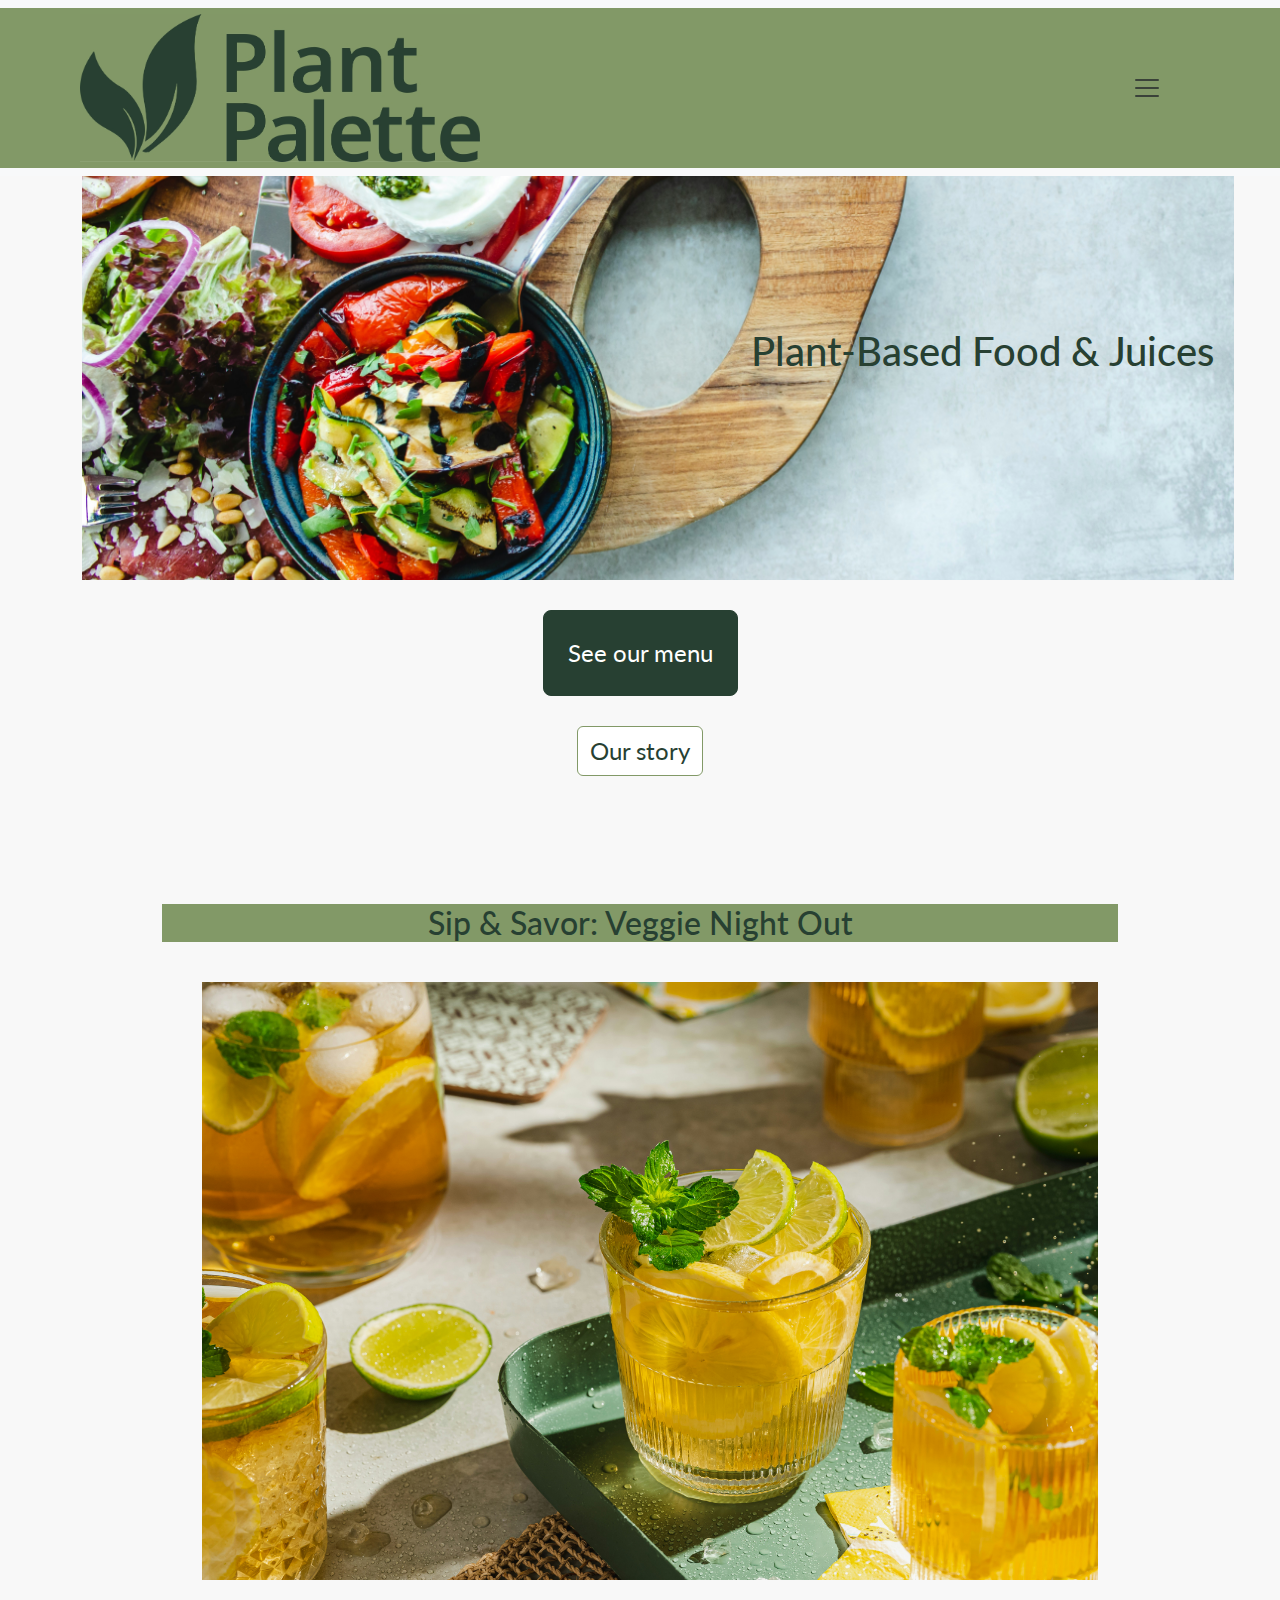
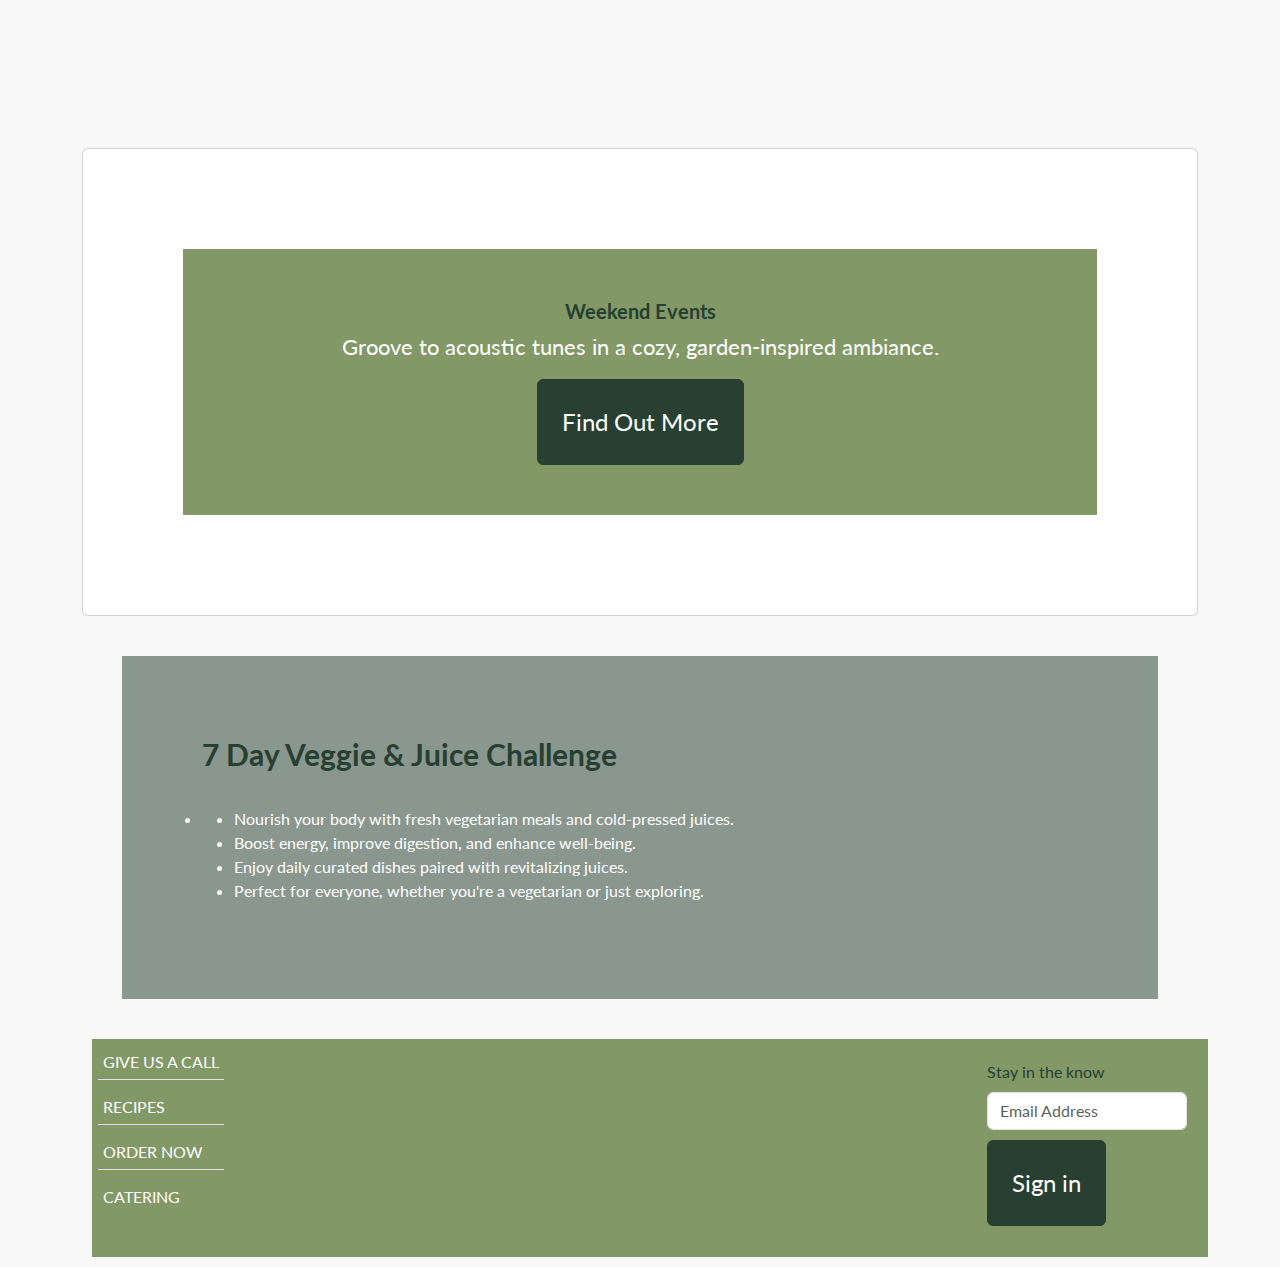
==== index.html @ 2b32d8de "fixes footer" ====
<!DOCTYPE html>
<html lang="en">
<head>
    <meta charset="UTF-8">
    <meta name="viewport" content="width=device-width, initial-scale=1.0">
    <link href="https://cdn.jsdelivr.net/npm/bootstrap@5.3.3/dist/css/bootstrap.min.css" rel="stylesheet" integrity="sha384-QWTKZyjpPEjISv5WaRU9OFeRpok6YctnYmDr5pNlyT2bRjXh0JMhjY6hW+ALEwIH" crossorigin="anonymous">
    <link href="css/style.css" rel="stylesheet">
    <link href="css/reset.css" rel="stylesheet">
    <link rel="preconnect" href="https://fonts.googleapis.com">
    <link rel="preconnect" href="https://fonts.gstatic.com" crossorigin>
    <link href="https://fonts.googleapis.com/css2?family=Lato:ital,wght@0,100;0,300;0,400;0,700;0,900;1,100;1,300;1,400;1,700;1,900&family=Open+Sans:ital,wght@0,300..800;1,300..800&family=Playfair+Display:ital,wght@0,400..900;1,400..900&display=swap" rel="stylesheet">
    <title>Plant Palette</title>
    <link href="images/images/plantpalette-logo_page-0001.jpg" rel="icon">
    <link href="css/hover.css" rel="stylesheet" media="all">
</head>
<body>
<div class="skip-links">
    <a href="#offcanvasNavbar" "
</div>
<div class="container">
    <header class="headerContent">
        <nav class="navbar bg-body-tertiary fixed-top">
            <div class="container-fluid">
              <a class="navbar-brand" href="index.html"><img src="images/mockup/logo-plant-palette.jpg" alt="brand logo image"></a>
              <button class="navbar-toggler" type="button" data-bs-toggle="offcanvas" data-bs-target="#offcanvasNavbar" aria-controls="offcanvasNavbar" aria-label="Toggle navigation">
                <span class="navbar-toggler-icon"></span>
              </button>
                <div class="offcanvas offcanvas-end" tabindex="-1"     id="offcanvasNavbar" aria-labelledby="offcanvasNavbarLabel">
                    <div class="offcanvas-header">
                    <button type="button" class="btn-close" data-bs-dismiss="offcanvas" aria-label="Close"></button>
                    </div>
                    <div class="offcanvas-body">
                        <ul class="navbar-nav justify-content-end flex-grow-1 pe-3">
                            <li class="nav-item">
                            <a class="nav-link active" aria-current="page" href="index.html">Home</a>
                            </li>
                            <li class="nav-item">
                            <a class="nav-link" href="about.html">About</a>
                            </li>
                            <li class="nav-item">
                                <a class="nav-link" href="menu.html">Menu</a>
                            </li>
                       </ul>
                    </div>
              </div>
            </div>
        </nav>
    </header>
    <main role="main" id="mainContent">
        <section id="banner">
            <h1>Plant-Based Food & Juices</h1>
        </section>
        <section id=menu-button>
            <a href="menu.html">
             <button type="button" class="btn btn-primary btn-lg">See our menu</button>
            </a>
        </section>
        <section id=secondary-button>
            <a href="about.html">
             <button type="button" class="btn btn-outline-primary">Our story</button>
            </a>
        </section>
        <section class="sip&savor container-fluid my-5">
            <h2>Sip & Savor: Veggie Night Out</h2>
            <img src="images/images/drink-image.jpg" class="drink" alt="sip & savor drinks image">
        </section>
        <div class="card text-center">
            <div class="card-body">
              <h5 class="card-title">Weekend Events</h5>
              <p class="card-text">Groove to acoustic tunes in a cozy, 
                garden-inspired ambiance.</p>
              <a href="#" class="btn btn-primary">Find Out More</a>
            </div>
        </div>
        <div class="secondary-card-body">
            <h5 class="secondary-card-title">7 Day Veggie & Juice Challenge</h5>
            <li class="secondary-card-text">
                <ul>
                  <li>Nourish your body with fresh vegetarian meals and cold-pressed juices.</li>
                  <li>Boost energy, improve digestion, and enhance well-being.</li>
                  <li>Enjoy daily curated dishes paired with revitalizing juices.</li>
                  <li>Perfect for everyone, whether you're a vegetarian or just exploring.</li>
                </ul>
            </li>
        </div>
    </main>
    <footer>
        <div class="contentFooter">
            <div class="footer-links">
                <ul class="list-group list-group-flush">
                    <li class="list-group-item">GIVE US A CALL</li>
                    <li class="list-group-item">RECIPES</li>
                    <li class="list-group-item">ORDER NOW</li>
                    <li class="list-group-item">CATERING</li>
                </ul>
            </div>
            <div class="tableFooter">
                <div class="col-md-2">
                    <label for="inputZip" class="form-label">Stay in the know</label>
                    <input type="text" class="form-control" id="inputZip" placeholder="Email Address">
                </div>
                  <div class="col-12">
                     <button type="subscribe" class="btn btn-primary">Sign in</button>
                  </div>
            </div>
        </div>
    </footer>
</div>
    <!-- always put JS before closing body tag -->
    <script src="https://cdn.jsdelivr.net/npm/bootstrap@5.3.3/dist/js/bootstrap.bundle.min.js" integrity="sha384-YvpcrYf0tY3lHB60NNkmXc5s9fDVZLESaAA55NDzOxhy9GkcIdslK1eN7N6jIeHz" crossorigin="anonymous"></script>
</body>
</html>
---- css/style.css ----
/* global color variables and fonts for easy theme management */
:root {
    --light-green-color: rgba(130, 153, 103, 1);
    --dark-green-color: rgba(39, 64, 50, 1);
    --secondary-button-hover: rgba(113, 37, 32, 1);
    --secondary-card-color: rgba(39, 64, 50, 0.53);
    --fonts-white-color: white;
    --header-font: "Lato", sans-serif;
}

body {
    font-family: var(--header-font);
    background-color: var(--fonts-white-color);
}

.navbar > .container-fluid {
    background-color: var(--light-green-color);
    flex-wrap: nowrap;
    height: 100px;
}

.navbar img {
    width: 40%;
}

.navbar > .navbar-toggler {
    width: 40%;
    border: none;
    border-color: var(--light-green-color);
}

.nav-item {
    color: var(--dark-green-color);
    background-color: var(--light-green-color);
    
}

nav img {
    width: 40%;
}

.navbar-toggler {
    border: none;
}

.nav-item {
    text-align: center;
    padding-top: 1em;
}

.nav-item:hover {
    color: var(--dark-green-color);
}

.offcanvas{
    background-color: var(--light-green-color);
}

#banner {
    background-image: url(/images/images/banner-image.jpg);
    background-size: cover;
    background-repeat: no-repeat;
    background-position: center;
    display: flex;
    flex-direction: column;
    text-align: right;
    justify-content: flex-end;
    height: 50vh;
    color: var(--dark-green-color);
}

#menu-button {
    margin: 30px;
    display: flex;
    justify-content: center;
    text-decoration: none;
}

#secondary-button {
    margin: 30px;
    display: flex;
    justify-content: center;
}

#secondary-button:hover {
    color: var(--dark-green-color);
}

.btn-primary {
    display: inline-block;
    padding: 1em;
    background-color: #79BD9A;
    text-decoration: none;
    color: white;
}

.btn-primary:hover {
    color: var(--dark-green-color);
}

.btn-outline-primary {
    background-color: white;
    color: var(--dark-green-color);
    border-color: var(--light-green-color);
}

h1, h2, h3 {
    color: var(--dark-green-color);
}

main h2 {
    background-color: var(--light-green-color);
    color: var(--dark-green-color);
    text-align: center;
}

.drink {
    margin: 10px;
    padding: 30px;
    border-radius: 5px;

}

.card-body {
    background-color: var(--light-green-color);
    padding: 50px;
    margin: 100px;
}

.card-title {
    color: var(--dark-green-color);
    font-weight: bold;

}

.card-text {
    color: var(--fonts-white-color);
}

.btn-primary {
    background-color: var(--dark-green-color);
    border-color: var(--dark-green-color);
    color: var(--fonts-white-color);
}

.secondary-card-body {
    background-color: var(--secondary-card-color);
    margin: 40px;
    padding: 80px;
}

.secondary-card-title {
    color: var(--dark-green-color);
    font-size: 30px;
    font-weight: bold;
    margin-top: 0;
    margin-bottom: 35px;
    text-align: left;
}

.secondary-card-text {
    color: var(--fonts-white-color);
    text-align: left;
}

.contentFooter {
    display: flex;
    justify-content: space-between;
    background-color: var(--light-green-color);
    color: var(--dark-green-color);
    margin: 10px;
    padding: 20px;
}

.list-group-item {
    background-color: var(--light-green-color);
    text-decoration: none;
    color: var(--fonts-white-color);
    padding: 5px;
    margin: 5px;
}

.contentFooter {
    display: flex;
    justify-content: space-between;
    align-items: flex-start;
    width: 100%;
}

.tableFooter {
    display: flex;
    flex-direction: column;
    align-items: flex-end;
    width: auto; /* Let it take the width it needs */
    padding: 10px;
    margin: 10px;
}

.tableFooter .col-md-2,
.tableFooter .col-12 {
    width: 100%; /* Make these take full width of parent */
    margin-bottom: 10px;
}

.tableFooter input {
    width: 200px; /* Give the input a reasonable width */
}

.headerContent {
    margin-bottom: 50px;
    padding: 40px;
}

.aboutContiner {
    width: 500px;
    margin: 0 auto;
}

.bannerimg {
    width: 210px;
    height: 210px;
    float: left;
    padding: 0.5em;
    border-radius: 4px;
}

* {
    margin: 0;
    padding: 0;
    box-sizing: border-box;
}

body {
    display: flex;
    justify-content: center;
    align-items: center;
    min-height: 100vh;
    background-color: #f8f8f8;
}

.grid-container {
    display: grid;
    grid-template-columns: repeat(3, 1fr);
    grid-gap: 20px;
    max-width: 900px;
    margin-bottom: 50px;
}

.grid-container img {
    width: 150px;
    height: 150px;
    border-radius: 4px;
    object-fit: cover;
}

#third-button {
    margin: 30px;
    display: flex;
    justify-content: center;
    text-decoration: none;
    margin-bottom: 50px;
}

.ourMenu {
    padding: 80px;
}

.menuImg {
    max-width: 100%;
    height: 50%;
    object-fit: cover;
}

/* design for tablet */
@media screen and (min-width: 900px) {
    .container {
        width: 100%;
    }

    .headerContent {
        width: 100%;
        display: flex;
        align-items: center;
    }

    .container-fluid {
        margin-top: none;
        padding: 80px;
    }

    .contentFooter {
        margin: none;
        padding: 1px;
    }

    body h1{
        font-size: 2.5em;
    }
    
    body h2{
        font-size: 2em;
    }
    
    body h3{
        font-size: 1.75em;
    }
    
    body p{
        font-size: 1.35em !important;
    }
    
    .btn{
        font-size: 1.5em;
    }

    nav{
        display: flex;
        flex-direction: row;
    }

    .navbar-brand img{
        width: 50%;
    }

    .navbar-toggler{
        width: 10%;
    }

    .menuImg {
        width: 100vw;
        margin-left: 0;
        margin-right: 0;
    }
}

/* Desktop */
@media (min-width: 1024px) {


      
    #banner {
        width: 90vw;                     /* Full viewport width */
        background-image: url(/images/images/banner-image.jpg);
        background-size: cover;           /* Makes the image fill the container */
        background-position: center;     /* Keeps it centered */
        background-repeat: no-repeat;
        position: relative;
        display: flex;                   /* Enables easy text alignment */
        align-items: right;            /* Vertical centering */
        justify-content: center;        /* Horizontal centering */
        margin: 0;
        padding: 20px;
    }
      


    .container, #offcanvasNavbar {
        align-items: 1em;
    }

    .menuImg {
      width: 300px;
      height: 100px;
      object-fit: cover;
    }

    .navbar img {
        width: 40%;
    }
}
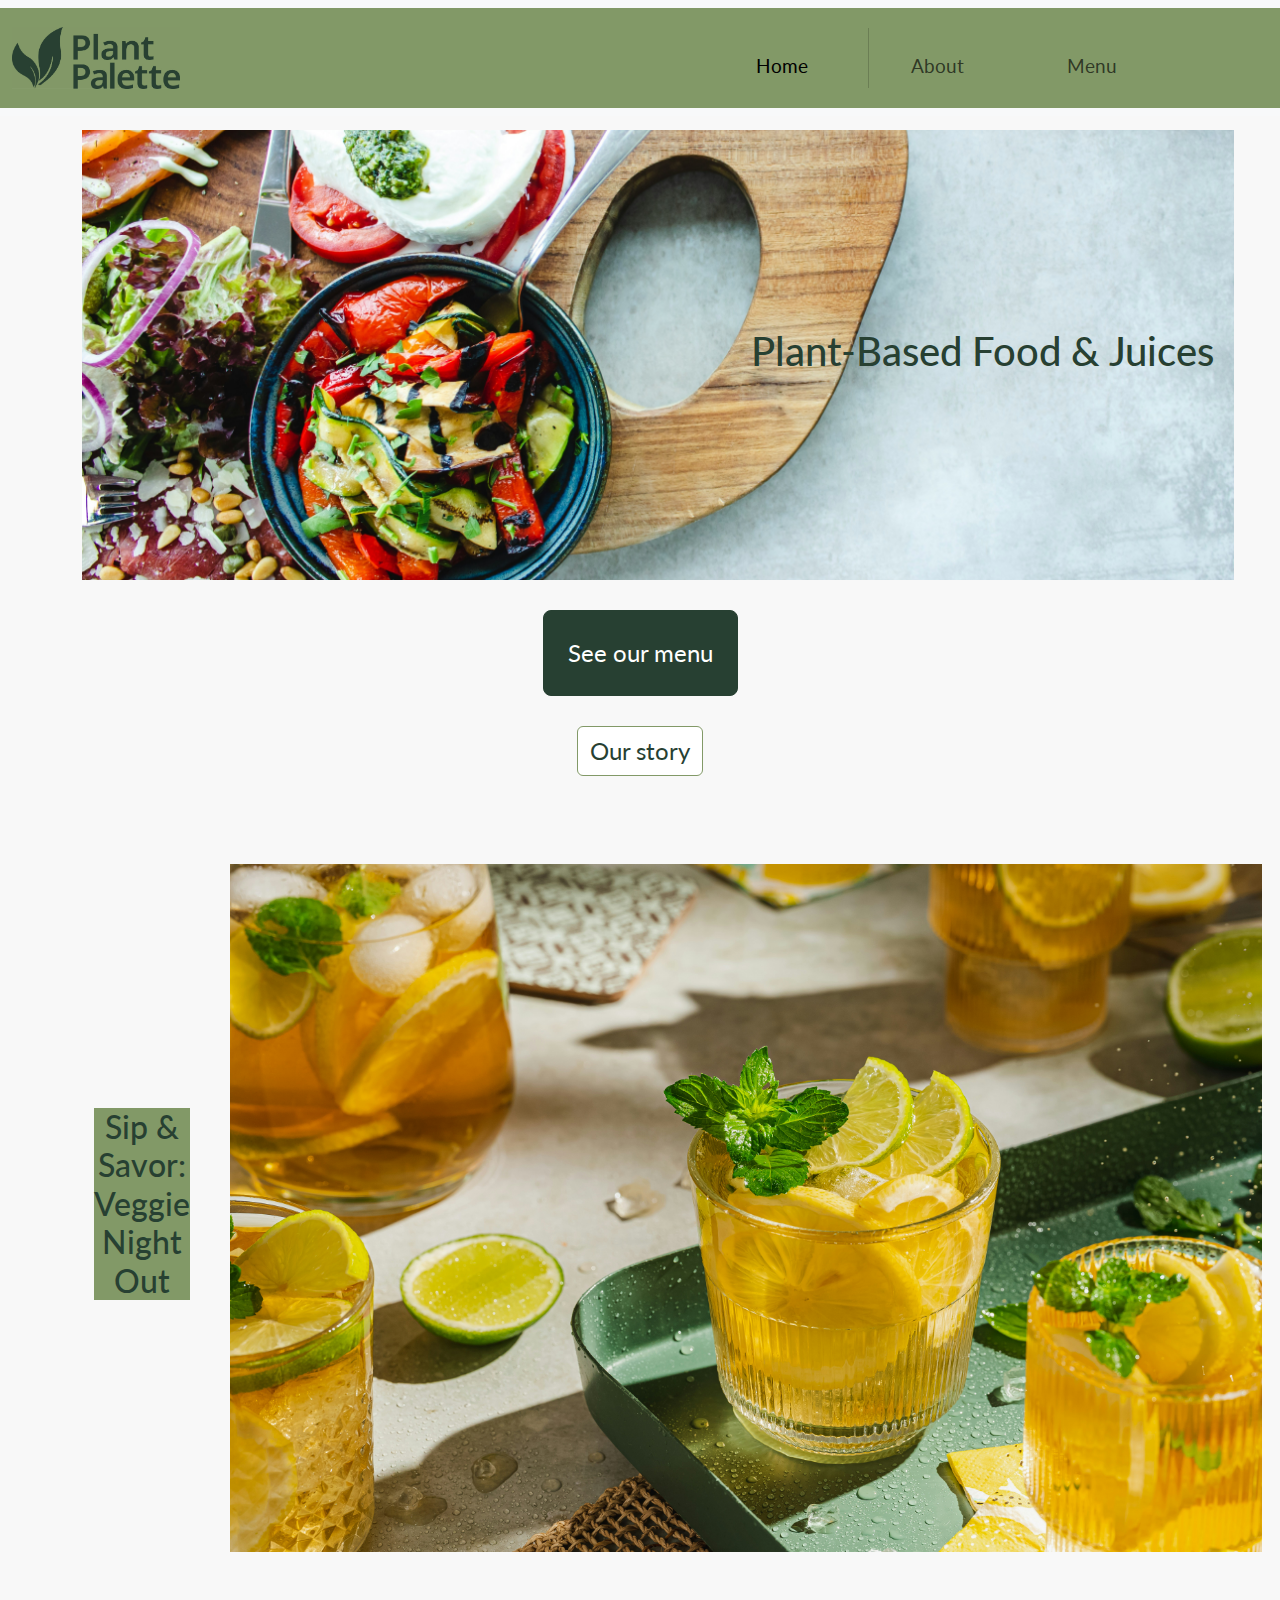
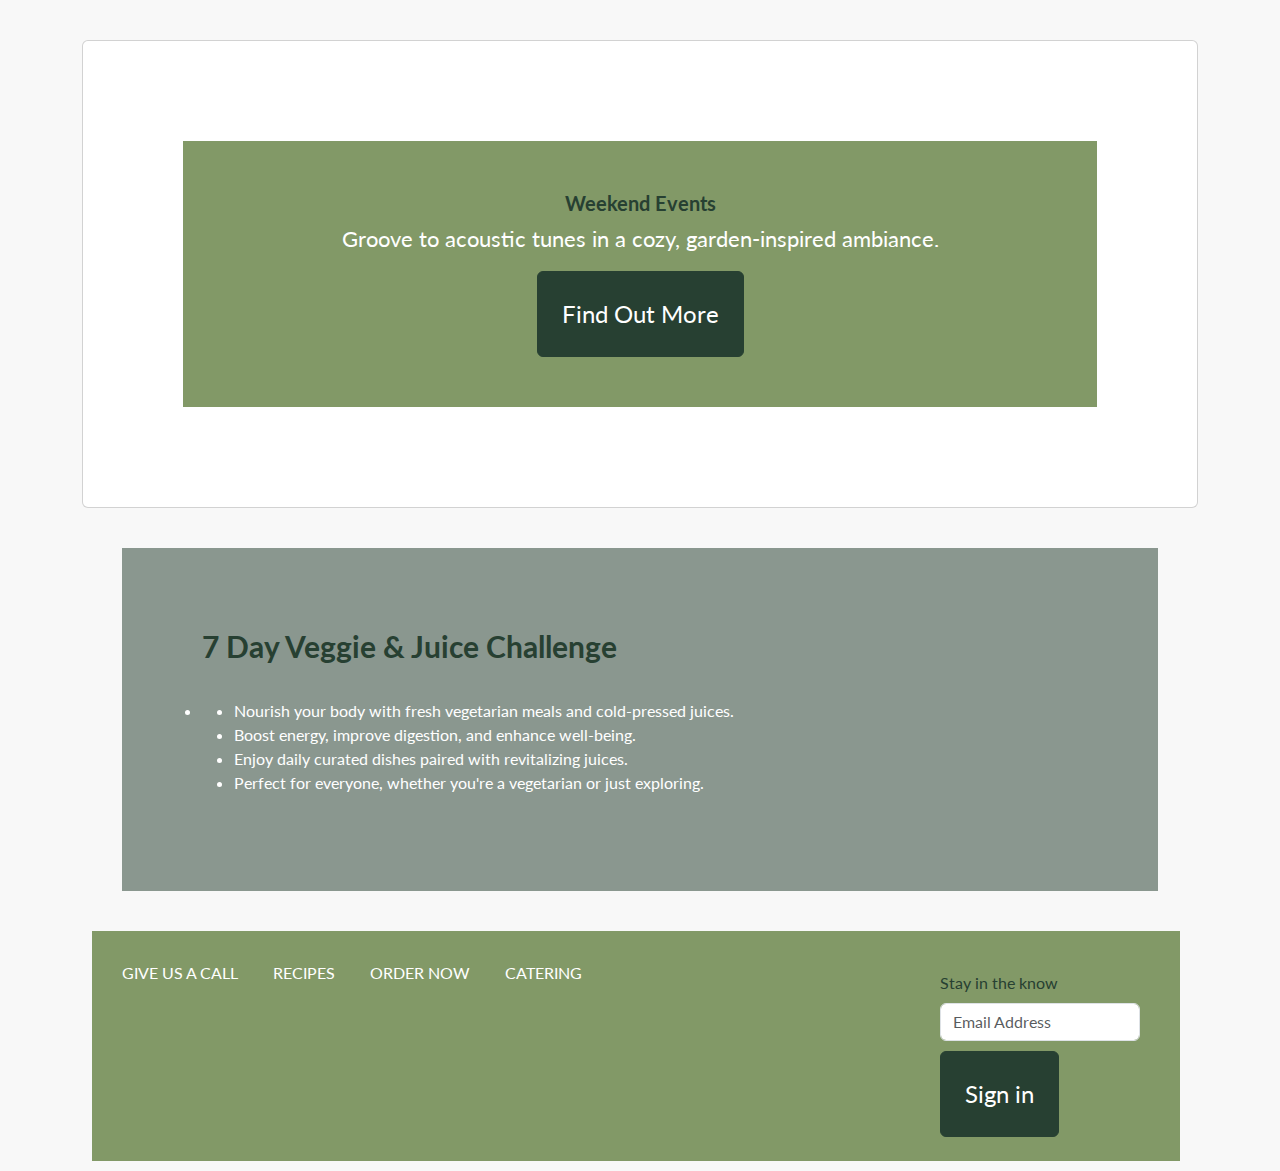
==== commit 8c01a7e2: "creates horizontally navbar" ====
--- a/index.html
+++ b/index.html
@@ -15,8 +15,7 @@
 </head>
 <body>
 <div class="skip-links">
-    <a href="#offcanvasNavbar" "
-</div>
+    <a href="#offcanvasNavbar"></a>
 <div class="container">
     <header class="headerContent">
         <nav class="navbar bg-body-tertiary fixed-top">
--- a/css/style.css
+++ b/css/style.css
@@ -187,6 +187,13 @@
     width: 100%;
 }
 
+.contentFooter {
+    background-color: var(--light-green-color);
+    flex-wrap: nowrap;
+    height: 230px;
+    width: 100vw;
+}
+
 .tableFooter {
     display: flex;
     flex-direction: column;
@@ -283,14 +290,16 @@
         align-items: center;
     }
 
-    .container-fluid {
-        margin-top: none;
-        padding: 80px;
-    }
-
-    .contentFooter {
-        margin: none;
-        padding: 1px;
+    .footer-links .list-group {
+        display: flex;
+        flex-direction: row;
+    }
+      
+    .footer-links .list-group-item {
+        border: none;
+        background: transparent;
+        margin-right: 20px; /* Space between items */
+        align-items: center;
     }
 
     body h1{
@@ -331,12 +340,17 @@
         margin-left: 0;
         margin-right: 0;
     }
+
+    .contentFooter {
+        background-color: var(--light-green-color);
+        flex-wrap: nowrap;
+        height: 230px;
+        width: 100vw;
+    }
 }
 
 /* Desktop */
 @media (min-width: 1024px) {
-
-
       
     #banner {
         width: 90vw;                     /* Full viewport width */
@@ -351,12 +365,6 @@
         margin: 0;
         padding: 20px;
     }
-      
-
-
-    .container, #offcanvasNavbar {
-        align-items: 1em;
-    }
 
     .menuImg {
       width: 300px;
@@ -365,6 +373,110 @@
     }
 
     .navbar img {
-        width: 40%;
-    }
+        width: 20%;
+    }
+
+    .footer-links .list-group {
+        display: flex;
+        flex-direction: row;
+    }
+      
+    .footer-links .list-group-item {
+        border: none;
+        background: transparent;
+        margin-right: 20px; /* Space between items */
+        align-items: center;
+    }
+
+    .contentFooter {
+        background-color: var(--light-green-color);
+        flex-wrap: nowrap;
+        height: 230px;
+        width: 85vw;
+    }
+
+    /* Hide hamburger button on tablets and desktops */
+    .navbar-toggler {
+        display: none;
+    }
+  
+    /* Make the offcanvas menu always visible and reset its position */
+    .offcanvas {
+        visibility: visible !important;
+        position: static;
+     /* width: auto !important; */
+        transform: none !important;
+        flex-grow: 6;
+        justify-content: space-around;
+        background: none;
+        border: none;
+        display: flex;
+        align-items: center;
+    }
+  
+/* Hide the close button in the offcanvas header */
+    .offcanvas-header {
+      display: none;
+    }
+  
+/* Style the offcanvas body */
+    .offcanvas-body {
+     padding: 0;
+     overflow: visible;
+    }
+  
+/* Make navbar-nav horizontal */
+    .navbar-nav {
+     flex-direction: row;
+    }
+  
+/* Add spacing between nav items */
+    .nav-item {
+     margin-left: 55px;
+
+    }
+  
+/* Remove padding from offcanvas */
+    .offcanvas {
+     padding: 0;
+    }
+        
+/* Center the navbar items */
+    .navbar-nav {
+        flex-direction: row;
+        justify-content: center;
+        width: 100%;
+    }
+
+    .pe-3 {
+        padding-right: 20rem !important;
+        justify-content: space-around;
+    }
+        
+/* Make nav items larger */
+    .nav-item .nav-link {
+        font-size: 1.2rem;
+        padding: 0.5rem 1.5rem;
+        transition: all 0.3s ease;
+    }
+        
+/* Bold effect on hover */
+    .nav-item .nav-link:hover {
+        font-weight: bold;
+        transform: scale(1.05);
+    }
+        
+/* Center the entire navbar content */
+    .container-fluid {
+        display: flex;
+        justify-content: space-between;
+        align-items: center;
+    }
+        
+/* Give more space for the navigation section */
+    .offcanvas {
+        display: flex;
+        justify-content: center;
+    }
+
 }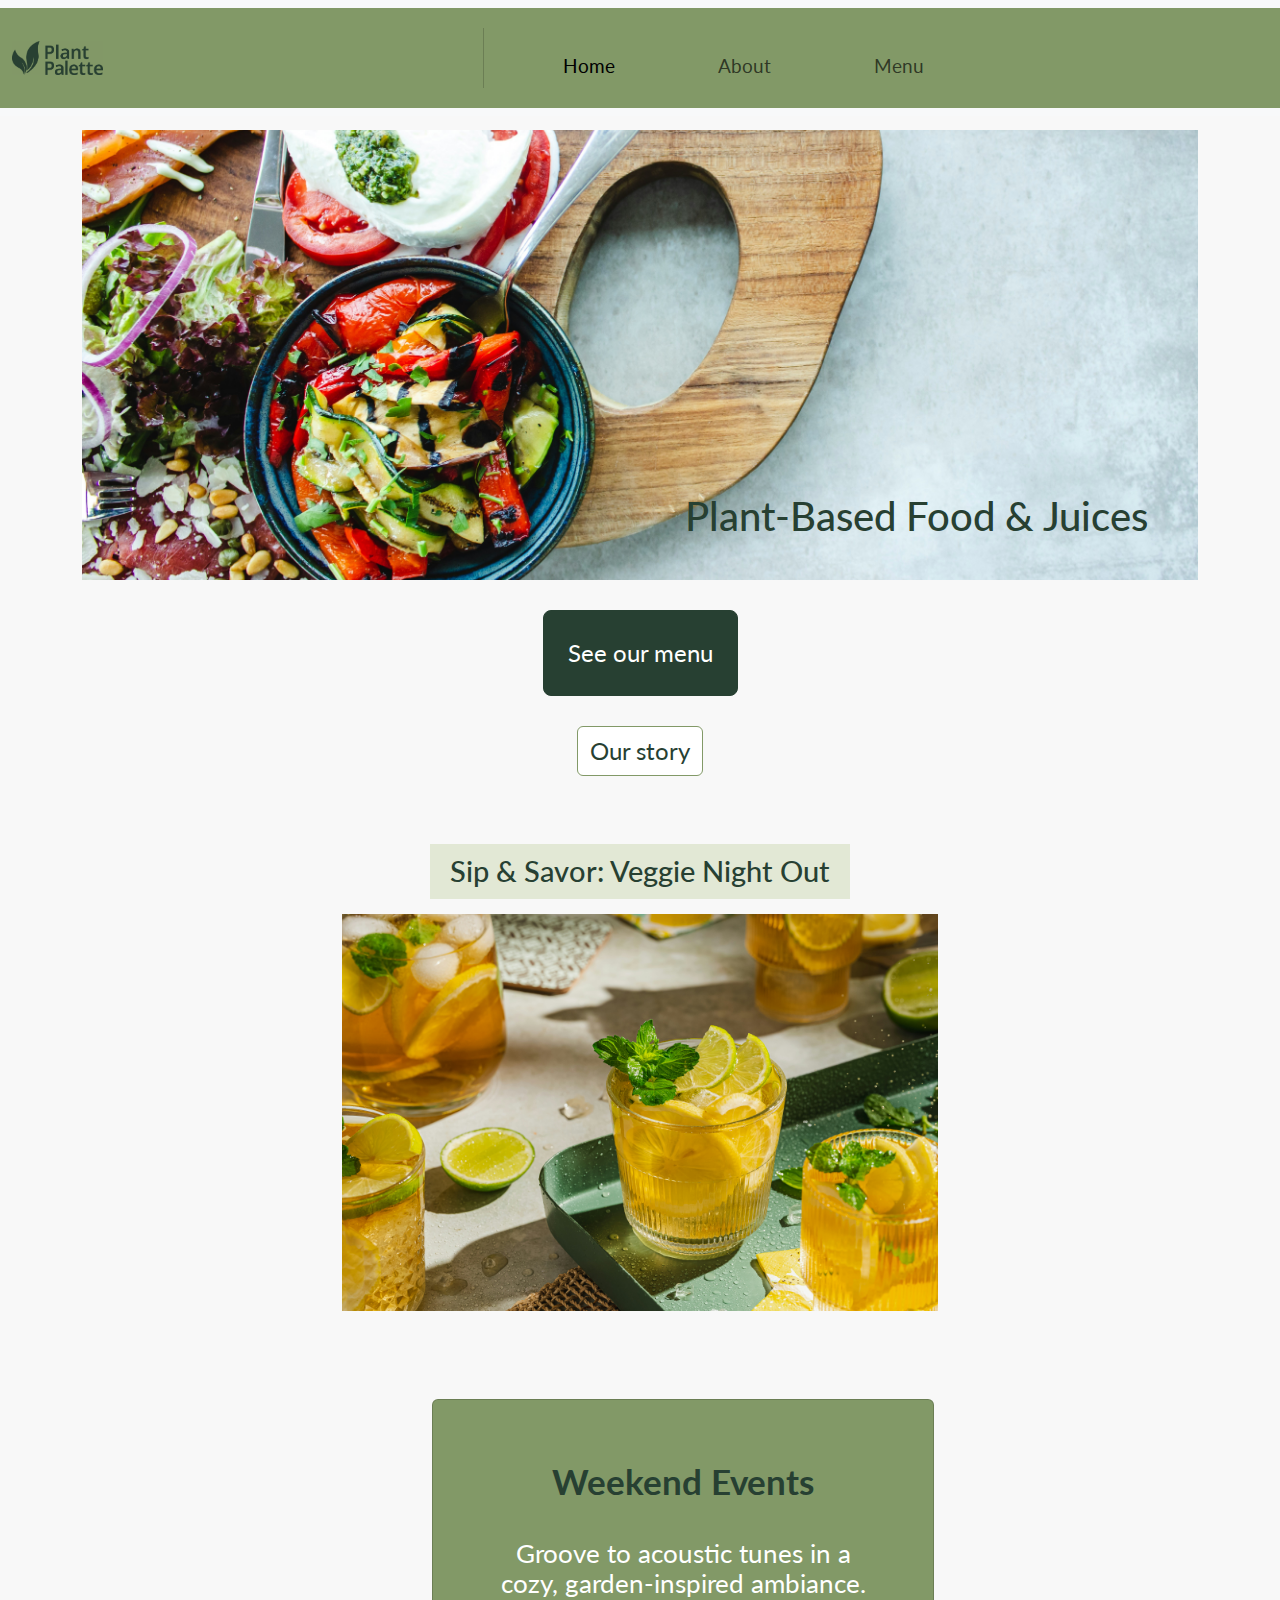
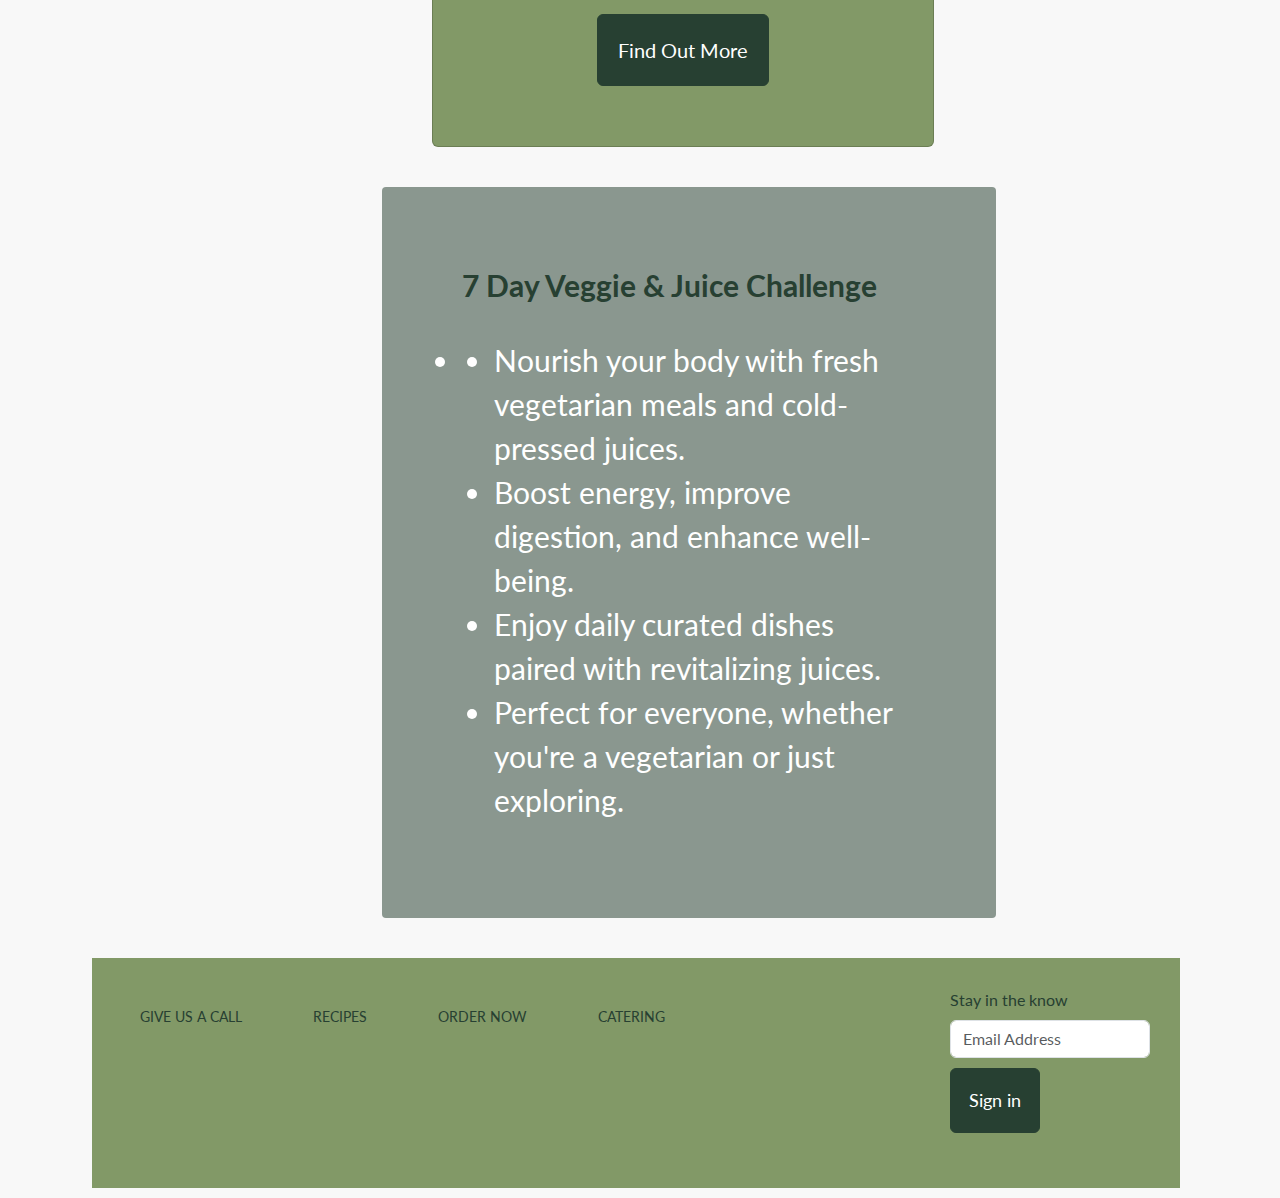
==== commit 0a6f353b: "adds skip-links" ====
--- a/index.html
+++ b/index.html
@@ -14,11 +14,15 @@
     <link href="css/hover.css" rel="stylesheet" media="all">
 </head>
 <body>
-<div class="skip-links">
-    <a href="#offcanvasNavbar"></a>
 <div class="container">
     <header class="headerContent">
-        <nav class="navbar bg-body-tertiary fixed-top">
+        <ul id="skip-links">
+            <li><a href="#mainNav"></a></li>
+            <li><a href="#mainContent"></a></li>
+            <li><a href="#aboutContainer"></a></li>
+            <li><a href="#footerLinks"></a></li>
+        </ul>
+        <nav id="mainNav" class="navbar bg-body-tertiary fixed-top" role="navigation">
             <div class="container-fluid">
               <a class="navbar-brand" href="index.html"><img src="images/mockup/logo-plant-palette.jpg" alt="brand logo image"></a>
               <button class="navbar-toggler" type="button" data-bs-toggle="offcanvas" data-bs-target="#offcanvasNavbar" aria-controls="offcanvasNavbar" aria-label="Toggle navigation">
@@ -85,7 +89,7 @@
     </main>
     <footer>
         <div class="contentFooter">
-            <div class="footer-links">
+            <div id="footerLinks" class="footer-links">
                 <ul class="list-group list-group-flush">
                     <li class="list-group-item">GIVE US A CALL</li>
                     <li class="list-group-item">RECIPES</li>
--- a/css/style.css
+++ b/css/style.css
@@ -2,7 +2,6 @@
 :root {
     --light-green-color: rgba(130, 153, 103, 1);
     --dark-green-color: rgba(39, 64, 50, 1);
-    --secondary-button-hover: rgba(113, 37, 32, 1);
     --secondary-card-color: rgba(39, 64, 50, 0.53);
     --fonts-white-color: white;
     --header-font: "Lato", sans-serif;
@@ -67,6 +66,37 @@
     justify-content: flex-end;
     height: 50vh;
     color: var(--dark-green-color);
+    width: 100%;
+    position: relative;
+}
+
+/* Default button styling */
+.btn-primary {
+    background-color: var(--light-green-color);
+    border-color: var(--light-green-color);
+    transition: all 0.3s ease; /* Smooth transition for hover effect */
+}
+
+/* Hover state */
+.btn-primary:hover {
+    background-color: var(--light-green-color); /* Darker shade for hover */
+    border-color: var(--light-green-color);
+    transform: translateY(-2px); /* Slight lift effect */
+    box-shadow: 0 4px 8px rgba(0, 0, 0, 0.1); /* Subtle shadow */
+}
+
+.btn-outline-primary {
+    background-color: var(--dark-green-color);
+    border-color: var(--dark-green-color);
+    transition: all 0.3s ease; /* Smooth transition for hover effect */
+}
+
+/* Hover state */
+.btn-outline-primary:hover {
+    background-color: var(--dark-green-color); 
+    border-color: var(--dark-green-color);
+    transform: translateY(-2px); /* Slight lift effect */
+    box-shadow: 0 4px 8px rgba(0, 0, 0, 0.1); /* Subtle shadow */
 }
 
 #menu-button {
@@ -83,6 +113,16 @@
 }
 
 #secondary-button:hover {
+    color: var(--dark-green-color);
+}
+
+.secondary-button {
+    margin: 30px;
+    display: flex;
+    justify-content: center;
+}
+
+.secondary-button:hover {
     color: var(--dark-green-color);
 }
 
@@ -109,7 +149,7 @@
 }
 
 main h2 {
-    background-color: var(--light-green-color);
+    background-color: #e2e8d5;
     color: var(--dark-green-color);
     text-align: center;
 }
@@ -117,14 +157,18 @@
 .drink {
     margin: 10px;
     padding: 30px;
-    border-radius: 5px;
-
+    border-radius: 10px;
+}
+
+.card {
+    background-color: var(--light-green-color);
+    
 }
 
 .card-body {
     background-color: var(--light-green-color);
-    padding: 50px;
-    margin: 100px;
+    padding: 10px;
+    margin: 50px;
 }
 
 .card-title {
@@ -194,13 +238,17 @@
     width: 100vw;
 }
 
+.tableFooter .btn-primary {
+    font-size: 18px;
+}
+
 .tableFooter {
     display: flex;
     flex-direction: column;
     align-items: flex-end;
     width: auto; /* Let it take the width it needs */
     padding: 10px;
-    margin: 10px;
+   
 }
 
 .tableFooter .col-md-2,
@@ -212,6 +260,51 @@
 .tableFooter input {
     width: 200px; /* Give the input a reasonable width */
 }
+
+/* footer {
+    width: 100%;
+    margin: 0;
+    padding: 0;
+}
+  
+.contentFooter {
+    width: 100%;
+    max-width: 100vw;
+    margin: 0;
+    padding: 20px 5%;
+    background-color: var(--light-green-color);
+    display: flex;
+    justify-content: space-between;
+    align-items: center;
+}
+  
+/* Improve link positioning */
+/* .footer-links {
+    flex: 1;
+}
+  
+.footer-links .list-group {
+    display: flex;
+    flex-direction: row;
+    justify-content: flex-start;
+    padding-left: 5%;
+}
+  
+.footer-links .list-group-item {
+    border: none;
+    background: transparent;
+    margin-right: 30px;
+    padding: 10px 15px;
+    color: var(--dark-green-color);
+}
+  
+/* Adjust sign-in area */
+/* .tableFooter {
+    display: flex;
+    flex-direction: column;
+    align-items: flex-end;
+    padding-right: 5%;
+} */ 
 
 .headerContent {
     margin-bottom: 50px;
@@ -237,6 +330,22 @@
     box-sizing: border-box;
 }
 
+#skip-links {
+    list-style: none;
+    margin: 0;
+    padding: 0;
+}
+  
+#skip-links a{
+    position: absolute;
+    top: -3rem;
+}
+  
+#skip-links a:focus{
+    position: static;
+    background-color: black;  
+}
+
 body {
     display: flex;
     justify-content: center;
@@ -260,7 +369,7 @@
     object-fit: cover;
 }
 
-#third-button {
+.third-button {
     margin: 30px;
     display: flex;
     justify-content: center;
@@ -273,9 +382,13 @@
 }
 
 .menuImg {
-    max-width: 100%;
-    height: 50%;
+    width: 400px;
+    height: 150px;  /* Reduced height for a more horizontal/landscape look */
     object-fit: cover;
+    margin-bottom: 10px;
+    margin: 55px;
+    display: block;
+    object-position: center; /* This ensures the image is centered during cropping */
 }
 
 /* design for tablet */
@@ -288,6 +401,20 @@
         width: 100%;
         display: flex;
         align-items: center;
+    }
+
+    #banner {
+        width: 100%;
+        background-position: center;
+    }
+    
+    #banner h1 {
+        position: absolute;
+        bottom: 30px;
+        right: 40px;
+        margin: 0;
+        padding: 10px;
+        font-size: 2.5rem;
     }
 
     .footer-links .list-group {
@@ -300,6 +427,9 @@
         background: transparent;
         margin-right: 20px; /* Space between items */
         align-items: center;
+        color: var(--dark-green-color);
+        font-size: 14px;
+        padding: 23px;
     }
 
     body h1{
@@ -322,18 +452,14 @@
         font-size: 1.5em;
     }
 
-    nav{
+    /* nav{
         display: flex;
         flex-direction: row;
-    }
-
-    .navbar-brand img{
-        width: 50%;
-    }
-
-    .navbar-toggler{
-        width: 10%;
-    }
+    } */
+
+    .navbar img {
+        width: 60%;
+    }   
 
     .menuImg {
         width: 100vw;
@@ -345,35 +471,178 @@
         background-color: var(--light-green-color);
         flex-wrap: nowrap;
         height: 230px;
+        width: 80vw;
+    }
+
+    /* Hide hamburger button on tablets and desktops */
+    .navbar-toggler {
+        display: none;
+    }
+  
+    /* Make the offcanvas menu always visible and reset its position */
+    .offcanvas {
+        visibility: visible !important;
+        position: static;
+        width: auto !important;
+        transform: none !important;
+        flex-grow: 1;
+        background: none;
+        border: none;
+        display: flex;
+        align-items: right;
+    }
+
+    #banner h1 {
+        font-size: 26px;
+    }
+
+    .sip\&savor {
+        text-align: center;
+        display: flex;
+        flex-direction: column;
+        align-items: center;
+    }
+      
+    .sip\&savor h2 {
+        margin-bottom: 20px;
+    }
+      
+    .sip\&savor .drink {
+        max-width: 80%;
+        height: auto;
+    }
+
+/* Hide the close button in the offcanvas header */
+    .offcanvas-header {
+      display: none;
+    }
+  
+/* Style the offcanvas body */
+    .offcanvas-body {
+     padding: 0;
+     overflow: visible;
+    }
+  
+/* Make navbar-nav horizontal */
+    .navbar-nav {
+     flex-direction: row;
+    }
+  
+/* Add spacing between nav items */
+    .nav-item {
+     margin-left: 5px;
+     justify-content: space-between;
+    }
+  
+/* Remove padding from offcanvas */
+    .offcanvas {
+     padding: 0;
+    }
+        
+/* Center the navbar items */
+    .navbar-nav {
+        flex-direction: row;
+        justify-content: center;
+        width: 100%;
+    }
+
+    .pe-3 {
+        padding-right: 20rem !important;
+        /* justify-content: space-around; */
+    }
+        
+/* Make nav items larger */
+    .nav-item .nav-link {
+        font-size: 1.2rem;
+        padding: 0.5rem 1.5rem;
+        transition: all 0.3s ease;
+    }
+        
+/* Bold effect on hover */
+    .nav-item .nav-link:hover {
+        font-weight: bold;
+        transform: scale(1.05);
+    }
+
+    .contentFooter .list-group-item:hover {
+        font-weight: bold;
+        transform: scale(1.05);
+    }
+
+    .list-group-item {
+        display: flex;
+        align-items: center;
+    }
+        
+/* Center the entire navbar content */
+    .container-fluid {
+        display: flex;
+        justify-content: space-between;
+        align-items: right;
+    }
+
+    .navbar-brand img {
         width: 100vw;
     }
+        
+/* Give more space for the navigation section */
+    .offcanvas {
+        display: flex;
+        justify-content: center;
+    }
+
+    .secondary-card-body {
+        font-size: 16px;
+        width: 65%;
+        line-height: 25px;
+        margin-left: 150px;
+        border-radius: 4px;
+    }
+
+    #secondary-button {
+        text-align: center;
+        margin: 20px 0;
+    }
+      
+/* Make sure the anchor doesn't add unwanted styling */
+    #secondary-button a {
+        text-decoration: none;
+        display: inline-block;
+    }
+
 }
 
 /* Desktop */
 @media (min-width: 1024px) {
-      
+
     #banner {
-        width: 90vw;                     /* Full viewport width */
-        background-image: url(/images/images/banner-image.jpg);
-        background-size: cover;           /* Makes the image fill the container */
-        background-position: center;     /* Keeps it centered */
-        background-repeat: no-repeat;
-        position: relative;
-        display: flex;                   /* Enables easy text alignment */
-        align-items: right;            /* Vertical centering */
-        justify-content: center;        /* Horizontal centering */
+        width: 100%;
+        background-position: center;
+    }
+    
+    #banner h1 {
+        position: absolute;
+        bottom: 30px;
+        right: 40px;
         margin: 0;
-        padding: 20px;
+        padding: 10px;
+        font-size: 2.5rem;
     }
 
     .menuImg {
       width: 300px;
       height: 100px;
       object-fit: cover;
+      display: flex;
+      justify-content: center;
     }
 
     .navbar img {
         width: 20%;
+    }
+
+    .card {
+        background-color: var(--light-green-color);
     }
 
     .footer-links .list-group {
@@ -386,6 +655,7 @@
         background: transparent;
         margin-right: 20px; /* Space between items */
         align-items: center;
+        color: var(--dark-green-color);
     }
 
     .contentFooter {
@@ -404,10 +674,9 @@
     .offcanvas {
         visibility: visible !important;
         position: static;
-     /* width: auto !important; */
+        width: auto !important;
         transform: none !important;
         flex-grow: 6;
-        justify-content: space-around;
         background: none;
         border: none;
         display: flex;
@@ -450,7 +719,7 @@
 
     .pe-3 {
         padding-right: 20rem !important;
-        justify-content: space-around;
+        /* justify-content: space-around; */
     }
         
 /* Make nav items larger */
@@ -465,6 +734,16 @@
         font-weight: bold;
         transform: scale(1.05);
     }
+
+    .contentFooter .list-group-item:hover {
+        font-weight: bold;
+        transform: scale(1.05);
+    }
+
+    .list-group-item {
+        display: flex;
+        align-items: center;
+    }
         
 /* Center the entire navbar content */
     .container-fluid {
@@ -479,4 +758,138 @@
         justify-content: center;
     }
 
+    .secondary-card-body {
+        font-size: 30px;
+        width: 55%;
+        line-height: 44px;
+        margin-left: 300px;
+        border-radius: 4px;
+    }
+
+    .card {
+        font-size: 19px;
+        width: 45%;
+        line-height: 30px;
+        margin-left: 350px;
+        background-color: var(--light-green-color);
+    }
+
+    .card .btn {
+        font-size: 20px;
+    }
+
+    .card-title {
+        font-size: 35px;
+        padding-bottom: 28px;
+        
+    }
+
+    .aboutUs h2, 
+    .ourStaff h2 {
+      display: inline-block;
+      background-color: #e2e8d5; /* Light green background for headings */
+      padding: 10px 20px;
+      margin-left: 15px;
+      font-size: 1.8rem;
+    }
+    
+    .aboutContiner {
+      flex-direction: row;
+      gap: 30px;
+      align-items: flex-start;
+      margin: 20px 15px 50px;
+    }
+    
+    .bannerimg {
+      width: 40%;
+      margin-bottom: 0;
+    }
+    
+    .aboutContiner p {
+      width: 90vw;
+      line-height: 35px;
+      font-size: 30px;
+    }
+    
+    /* Staff grid layout */
+    .grid-container {
+        display: grid;
+        grid-template-columns: repeat(3, 1fr);
+        grid-gap: 20px;
+        max-width: 1200px; /* Set a max width */
+        margin: 20px auto 50px; /* Center the grid with auto horizontal margins */
+        padding: 0 20px; /* Add some padding on the sides */
+    }
+      
+    .grid-container img {
+        width: 100%;
+        height: 250px; /* Set a consistent height */
+        object-fit: cover; /* Maintain aspect ratio */
+        border-radius: 4px; /* Optional: slight rounded corners */
+    }
+
+    .ourMenu h2 {
+        display: inline-block;
+        background-color: #e2e8d5;
+        padding: 30px 20px;
+        margin-bottom: 5px;
+        margin-top: 10px;
+        font-size: 1.8rem;
+    }
+    
+/* Center content */
+    .menuContainer {
+        align-items: center;
+        padding: 0 35%;
+    }
+
+    .menuContainer .container-fluid {
+        display: flex;
+    }
+      
+/* Make images the same size but larger */
+    .menuImg {
+        width: 400px;
+        height: 200px;
+        object-fit: cover;
+        margin-bottom: 15px;
+        display: block;
+    }
+
+    .sip\&savor {
+        position: relative;
+        width: 100%;
+        display: flex;
+        justify-content: center;
+        margin: 50px 0;
+    }
+      
+    .sip\&savor h2 {
+        position: absolute;
+        top: 20px;
+        left: 50%;
+        transform: translateX(-50%);
+        background-color: #e2e8d5;
+        padding: 10px 20px;
+        z-index: 2;
+        margin: 0;
+        font-size: 1.8rem;
+        white-space: nowrap;
+    }
+      
+    .drink {
+        width: 60%;
+        margin-top: 60px;
+        height: auto;
+        max-height: 500px;
+        object-fit: cover;
+        display: block;
+        border-radius: 4px;
+    }
+    
+    #secondary-button {
+        margin: 30px;
+        display: flex;
+        justify-content: center;
+    }
 }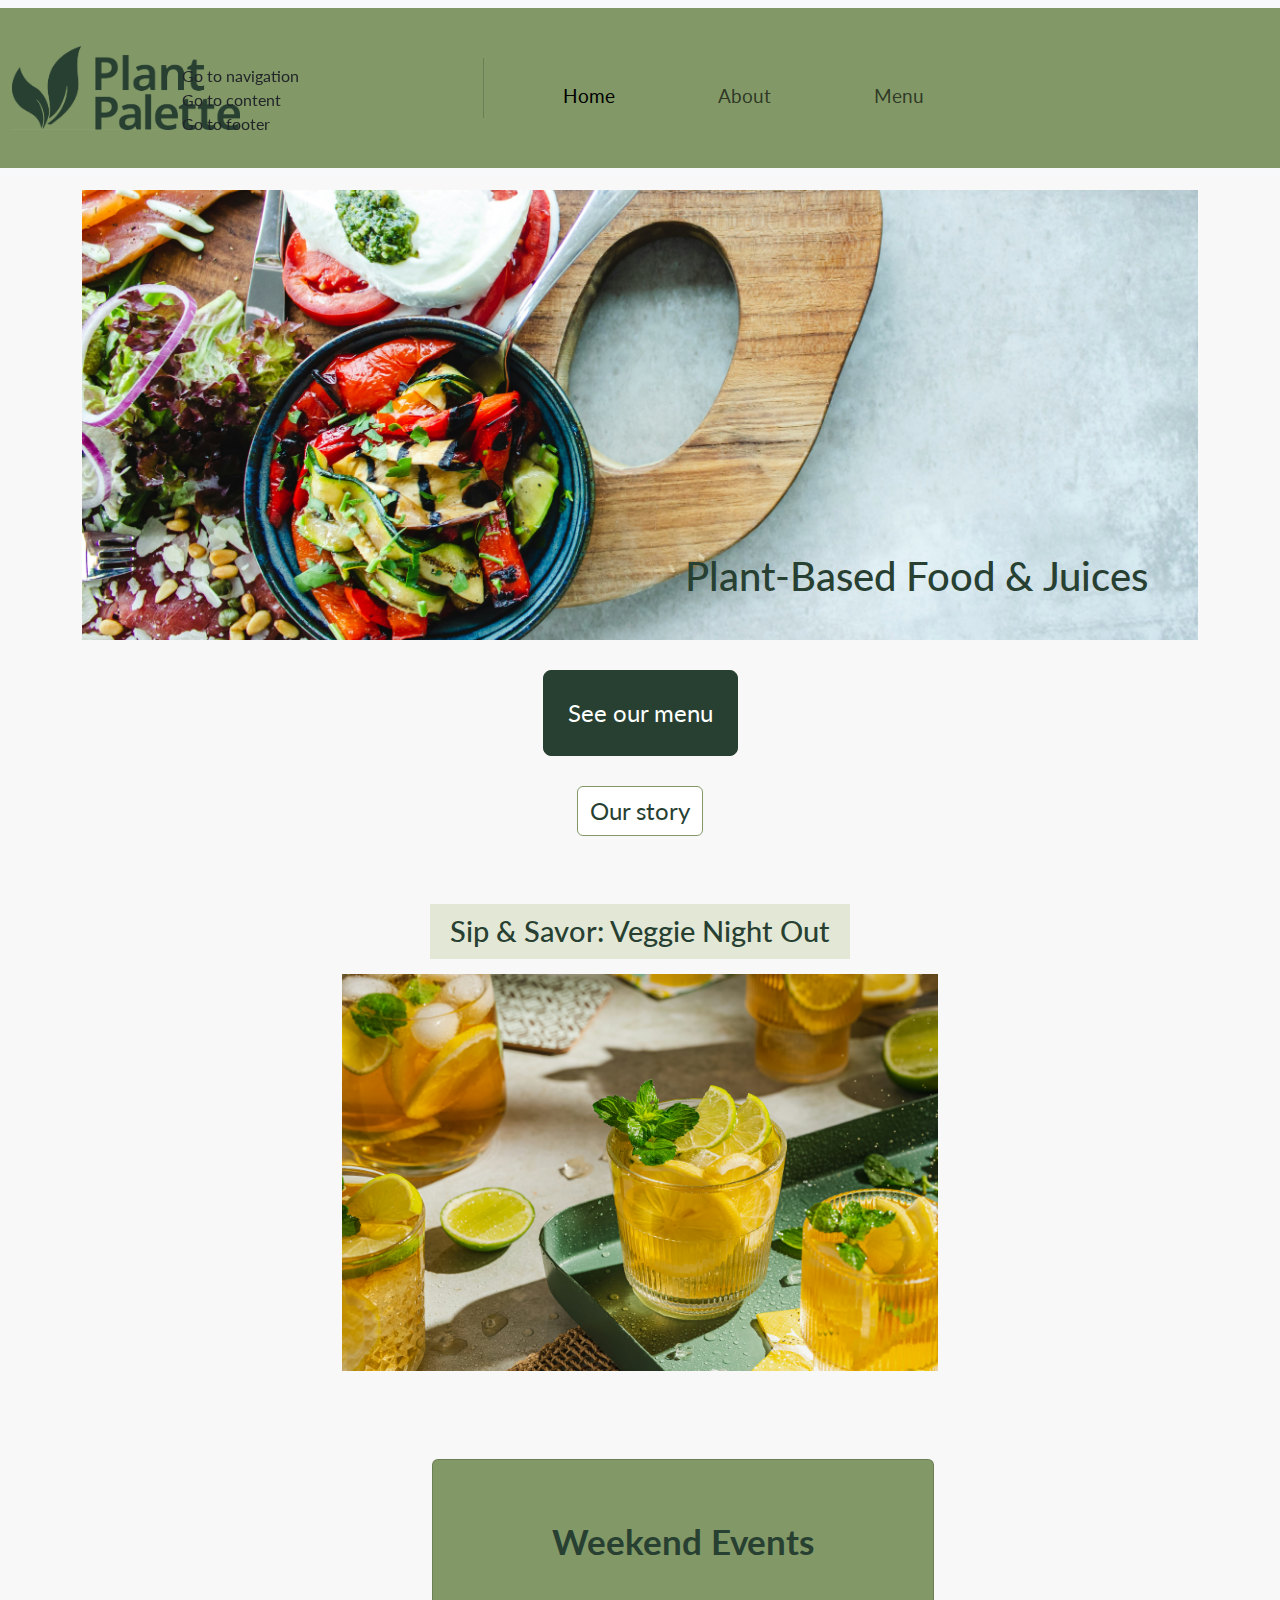
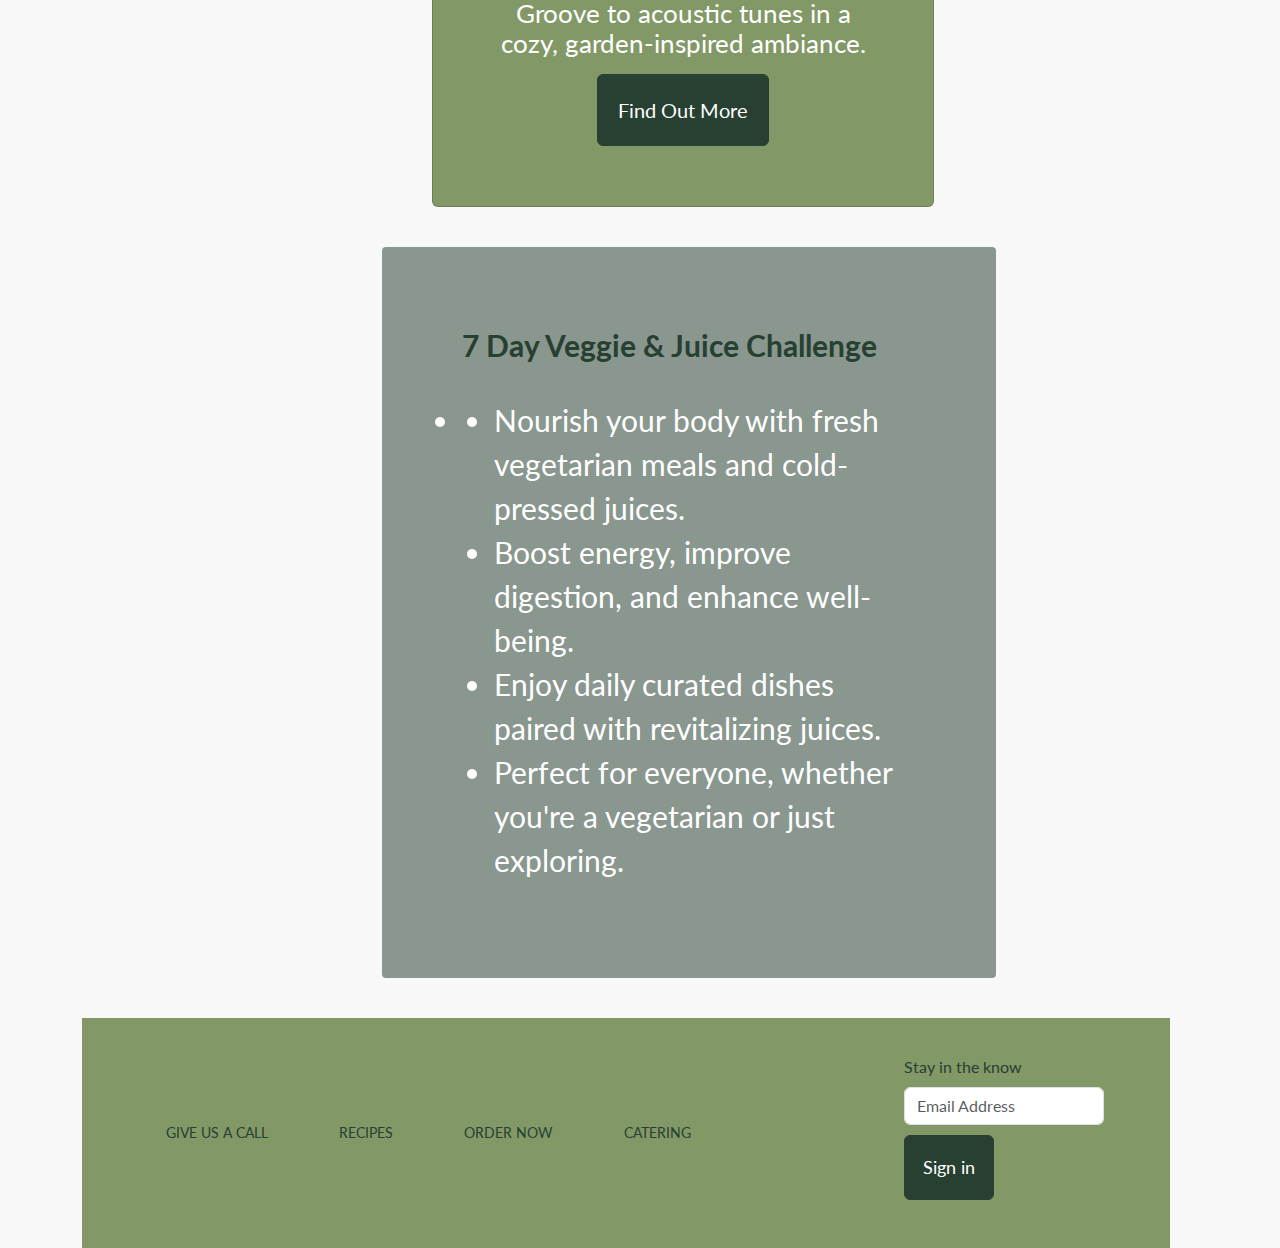
==== commit 4b28ce9a: "skip link styling" ====
--- a/index.html
+++ b/index.html
@@ -15,12 +15,11 @@
 </head>
 <body>
 <div class="container">
-    <header class="headerContent">
+    <header class="headerContent" role="banner">
         <ul id="skip-links">
-            <li><a href="#mainNav"></a></li>
-            <li><a href="#mainContent"></a></li>
-            <li><a href="#aboutContainer"></a></li>
-            <li><a href="#footerLinks"></a></li>
+            <li><a href="#mainNav"></a>Go to navigation</li>
+            <li><a href="#mainContent"></a>Go to content</li>
+            <li><a href="#footerLinks"></a>Go to footer</li>
         </ul>
         <nav id="mainNav" class="navbar bg-body-tertiary fixed-top" role="navigation">
             <div class="container-fluid">
@@ -87,7 +86,7 @@
             </li>
         </div>
     </main>
-    <footer>
+    <footer role="contentinfo">
         <div class="contentFooter">
             <div id="footerLinks" class="footer-links">
                 <ul class="list-group list-group-flush">
--- a/css/style.css
+++ b/css/style.css
@@ -12,14 +12,22 @@
     background-color: var(--fonts-white-color);
 }
 
+.headerContent {
+    margin: 60px;
+}
+
+.menuContainer .ourMenu {
+    margin-top: 90px;
+}
+
 .navbar > .container-fluid {
     background-color: var(--light-green-color);
     flex-wrap: nowrap;
-    height: 100px;
+    height: 160px;
 }
 
 .navbar img {
-    width: 40%;
+    width: 50%;
 }
 
 .navbar > .navbar-toggler {
@@ -32,10 +40,6 @@
     color: var(--dark-green-color);
     background-color: var(--light-green-color);
     
-}
-
-nav img {
-    width: 40%;
 }
 
 .navbar-toggler {
@@ -261,7 +265,7 @@
     width: 200px; /* Give the input a reasonable width */
 }
 
-/* footer {
+footer {
     width: 100%;
     margin: 0;
     padding: 0;
@@ -277,34 +281,6 @@
     justify-content: space-between;
     align-items: center;
 }
-  
-/* Improve link positioning */
-/* .footer-links {
-    flex: 1;
-}
-  
-.footer-links .list-group {
-    display: flex;
-    flex-direction: row;
-    justify-content: flex-start;
-    padding-left: 5%;
-}
-  
-.footer-links .list-group-item {
-    border: none;
-    background: transparent;
-    margin-right: 30px;
-    padding: 10px 15px;
-    color: var(--dark-green-color);
-}
-  
-/* Adjust sign-in area */
-/* .tableFooter {
-    display: flex;
-    flex-direction: column;
-    align-items: flex-end;
-    padding-right: 5%;
-} */ 
 
 .headerContent {
     margin-bottom: 50px;
@@ -330,20 +306,44 @@
     box-sizing: border-box;
 }
 
+/* #skip-links {
+    list-style: none;
+    margin: 0;
+    padding: 0;
+}
+  
+#skip-links a{
+    position: absolute;
+    top: -3rem;
+}
+  
+#skip-links a:focus{
+    position: static;
+    background-color: white;  
+} */
+
 #skip-links {
     list-style: none;
     margin: 0;
     padding: 0;
-}
-  
-#skip-links a{
     position: absolute;
-    top: -3rem;
-}
-  
-#skip-links a:focus{
-    position: static;
-    background-color: black;  
+    z-index: 9999;
+}
+
+#skip-links a {
+    position: absolute;
+    left: -9999px;
+    padding: 10px;
+    background-color: white;
+    color: black;
+    text-decoration: none;
+    border: 2px solid black;
+}
+
+#skip-links a:focus {
+    position: relative;
+    left: 0;
+    outline: none;
 }
 
 body {
@@ -458,7 +458,7 @@
     } */
 
     .navbar img {
-        width: 60%;
+        width: 50%;
     }   
 
     .menuImg {
@@ -638,7 +638,7 @@
     }
 
     .navbar img {
-        width: 20%;
+        width: 50%;
     }
 
     .card {
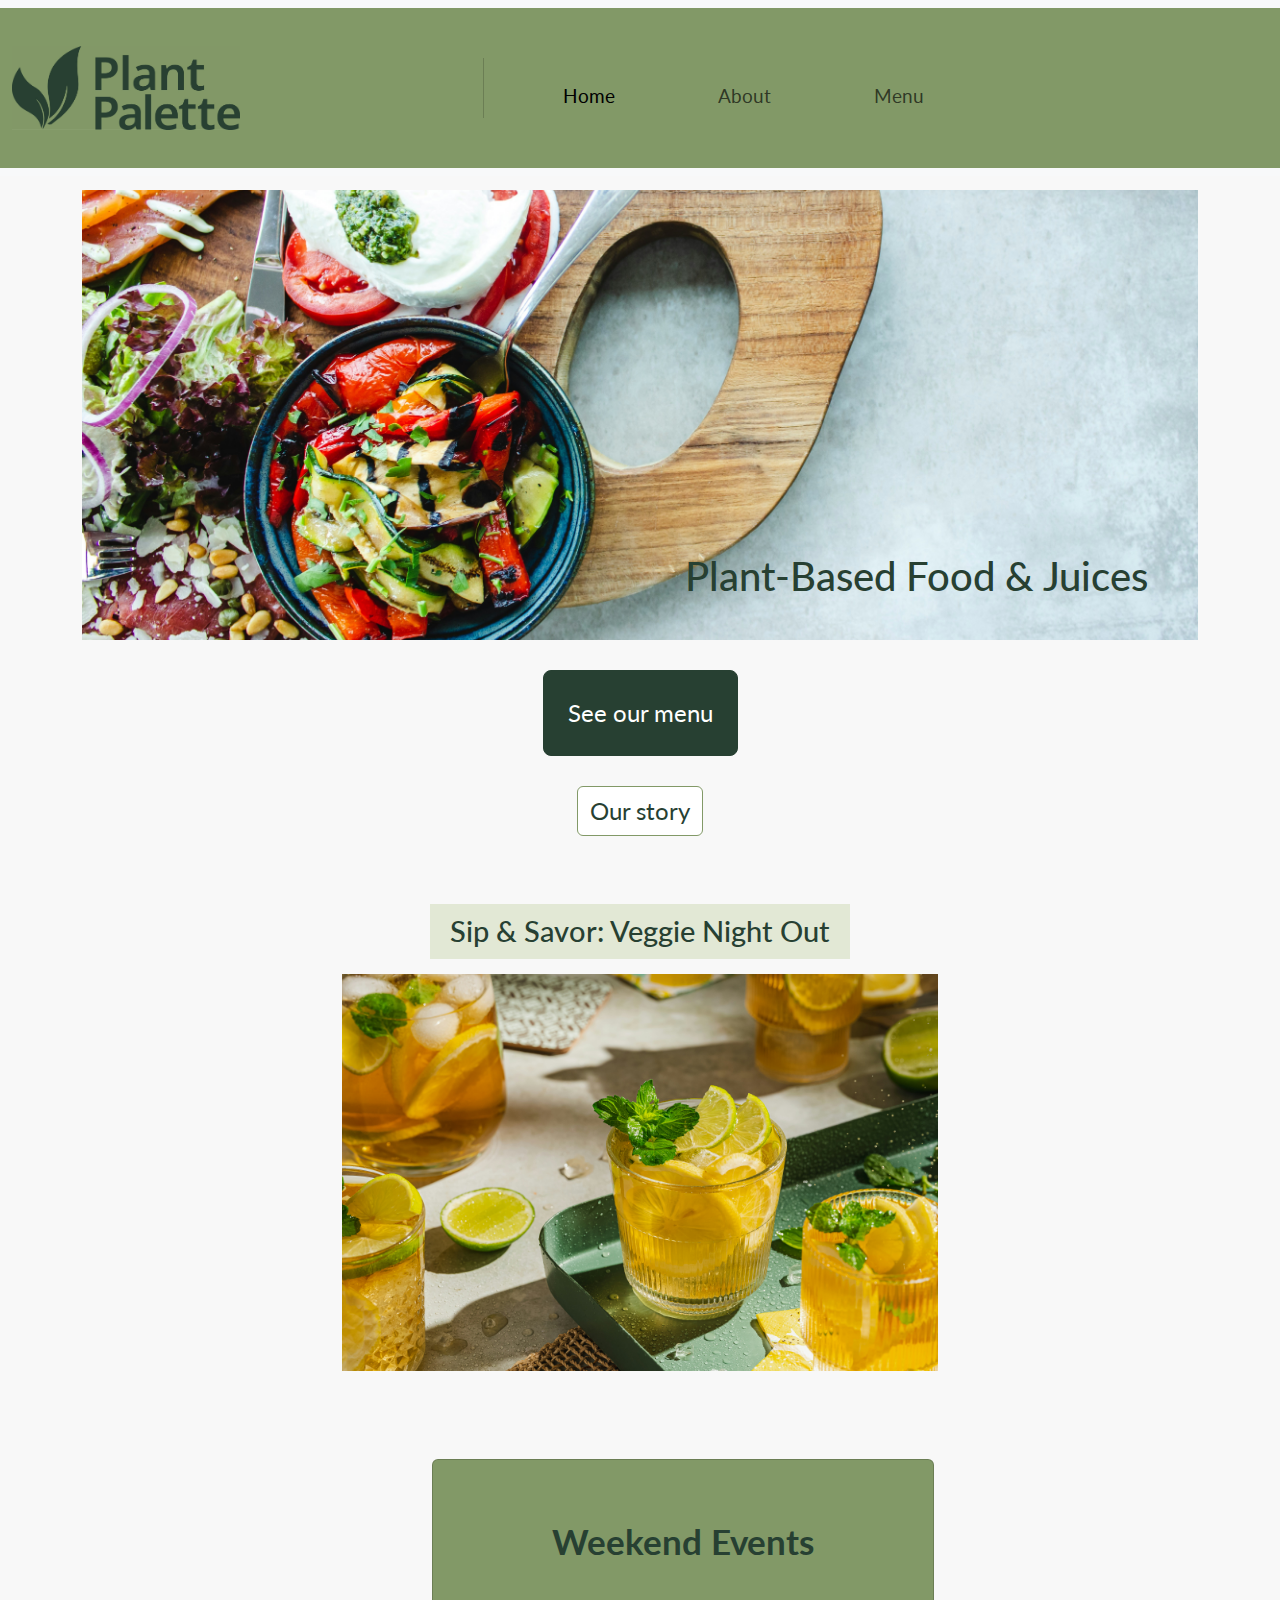
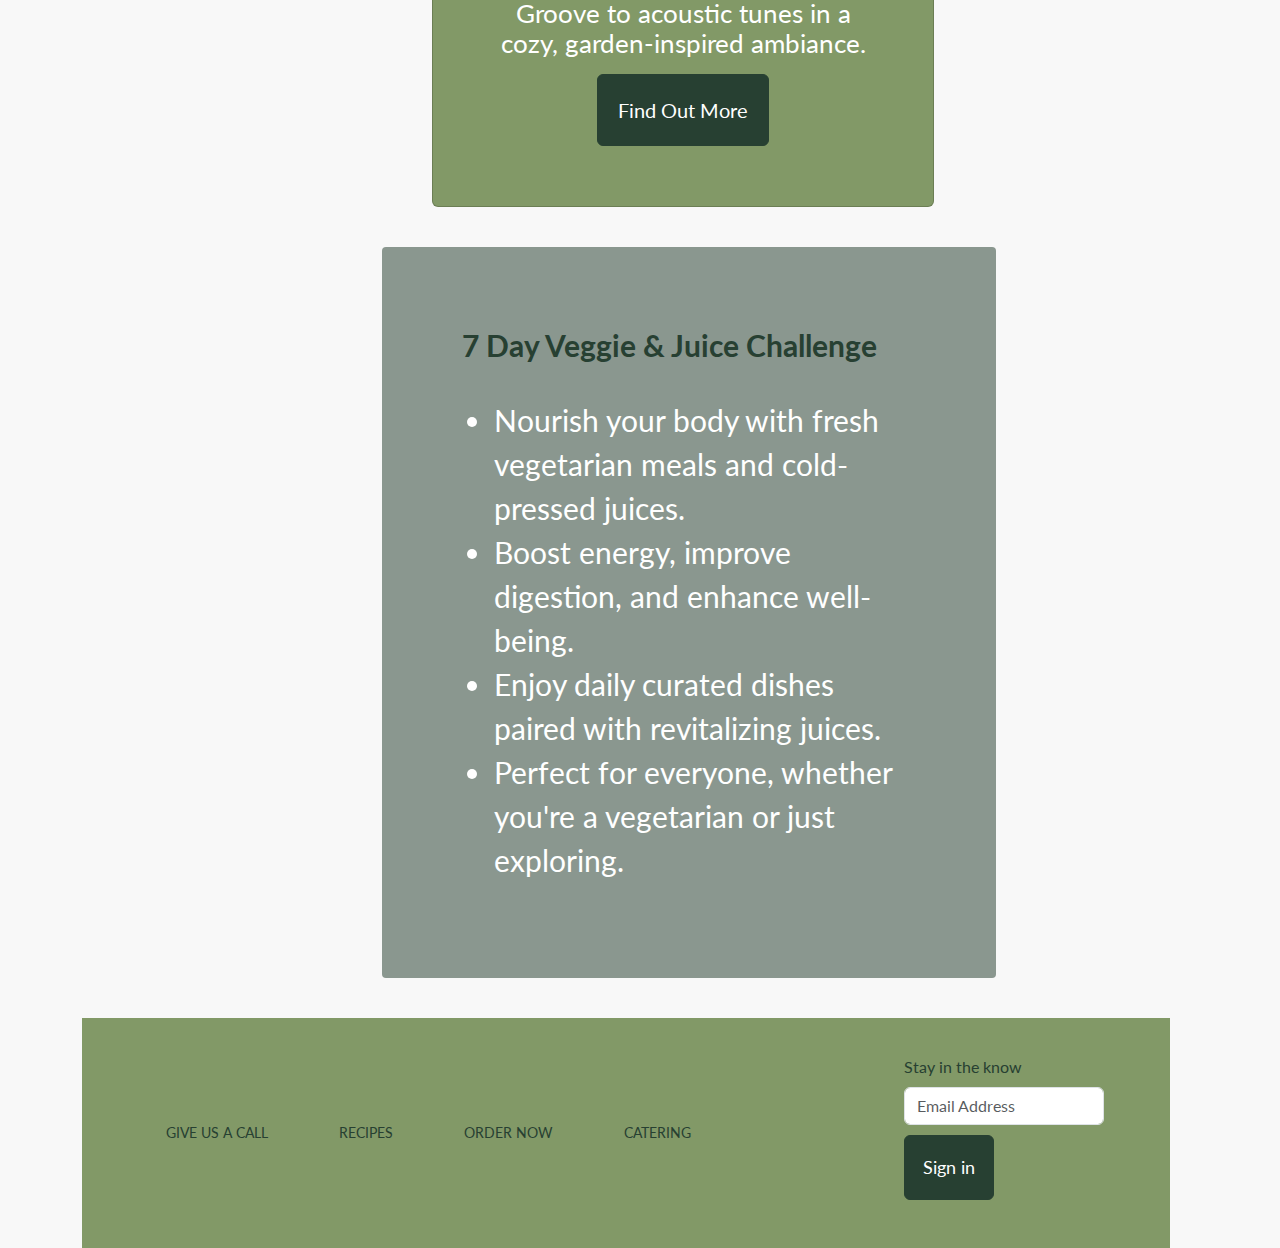
==== commit 5ac4b754: "validates html codes" ====
--- a/index.html
+++ b/index.html
@@ -17,17 +17,17 @@
 <div class="container">
     <header class="headerContent" role="banner">
         <ul id="skip-links">
-            <li><a href="#mainNav"></a>Go to navigation</li>
-            <li><a href="#mainContent"></a>Go to content</li>
-            <li><a href="#footerLinks"></a>Go to footer</li>
+            <li><a href="#mainNav">Go to navigation</a></li>
+            <li><a href="#mainContent">Go to content</a></li>
+            <li><a href="#footerLinks">Go to footer</a></li>
         </ul>
         <nav id="mainNav" class="navbar bg-body-tertiary fixed-top" role="navigation">
             <div class="container-fluid">
-              <a class="navbar-brand" href="index.html"><img src="images/mockup/logo-plant-palette.jpg" alt="brand logo image"></a>
+              <a class="navbar-brand" href="index.html"><img src="images/mockup/logo-plant-palette.jpg" alt="Plant Palette logo"></a>
               <button class="navbar-toggler" type="button" data-bs-toggle="offcanvas" data-bs-target="#offcanvasNavbar" aria-controls="offcanvasNavbar" aria-label="Toggle navigation">
                 <span class="navbar-toggler-icon"></span>
               </button>
-                <div class="offcanvas offcanvas-end" tabindex="-1"     id="offcanvasNavbar" aria-labelledby="offcanvasNavbarLabel">
+                <div class="offcanvas offcanvas-end" tabindex="-1" id="offcanvasNavbar" aria-labelledby="offcanvasNavbarLabel">
                     <div class="offcanvas-header">
                     <button type="button" class="btn-close" data-bs-dismiss="offcanvas" aria-label="Close"></button>
                     </div>
@@ -52,38 +52,32 @@
         <section id="banner">
             <h1>Plant-Based Food & Juices</h1>
         </section>
-        <section id=menu-button>
-            <a href="menu.html">
-             <button type="button" class="btn btn-primary btn-lg">See our menu</button>
-            </a>
+        <section id="menu-button">
+            <a href="menu.html" class="btn btn-primary btn-lg">See our menu</a>
         </section>
-        <section id=secondary-button>
-            <a href="about.html">
-             <button type="button" class="btn btn-outline-primary">Our story</button>
-            </a>
+        <section id="secondary-button">
+            <a href="about.html" class="btn btn-outline-primary">Our story</a>
         </section>
         <section class="sip&savor container-fluid my-5">
             <h2>Sip & Savor: Veggie Night Out</h2>
-            <img src="images/images/drink-image.jpg" class="drink" alt="sip & savor drinks image">
+            <img src="images/images/drink-image.jpg" class="drink" alt="Assortment of colorful plant-based drinks for Sip & Savor event">
         </section>
         <div class="card text-center">
             <div class="card-body">
               <h5 class="card-title">Weekend Events</h5>
-              <p class="card-text">Groove to acoustic tunes in a cozy, 
-                garden-inspired ambiance.</p>
-              <a href="#" class="btn btn-primary">Find Out More</a>
+                 <p class="card-text">Groove to acoustic tunes in a cozy, 
+                 garden-inspired ambiance.</p>
+                 <a href="#" class="btn btn-primary">Find Out More</a>
             </div>
         </div>
         <div class="secondary-card-body">
             <h5 class="secondary-card-title">7 Day Veggie & Juice Challenge</h5>
-            <li class="secondary-card-text">
-                <ul>
-                  <li>Nourish your body with fresh vegetarian meals and cold-pressed juices.</li>
-                  <li>Boost energy, improve digestion, and enhance well-being.</li>
-                  <li>Enjoy daily curated dishes paired with revitalizing juices.</li>
-                  <li>Perfect for everyone, whether you're a vegetarian or just exploring.</li>
-                </ul>
-            </li>
+            <ul class="secondary-card-text">
+                <li>Nourish your body with fresh vegetarian meals and cold-pressed juices.</li>
+                <li>Boost energy, improve digestion, and enhance well-being.</li>
+                <li>Enjoy daily curated dishes paired with revitalizing juices.</li>
+                <li>Perfect for everyone, whether you're a vegetarian or just exploring.</li>
+            </ul>
         </div>
     </main>
     <footer role="contentinfo">
@@ -97,13 +91,15 @@
                 </ul>
             </div>
             <div class="tableFooter">
-                <div class="col-md-2">
-                    <label for="inputZip" class="form-label">Stay in the know</label>
-                    <input type="text" class="form-control" id="inputZip" placeholder="Email Address">
-                </div>
-                  <div class="col-12">
-                     <button type="subscribe" class="btn btn-primary">Sign in</button>
-                  </div>
+                <form>
+                    <div class="col-md-2">
+                        <label for="emailInput" class="form-label">Stay in the know</label>
+                        <input type="email" class="form-control" id="emailInput" placeholder="Email Address">
+                    </div>
+                    <div class="col-12">
+                        <button type="submit" class="btn btn-primary">Sign in</button>
+                    </div>
+                </form>
             </div>
         </div>
     </footer>
--- a/css/style.css
+++ b/css/style.css
@@ -17,7 +17,8 @@
 }
 
 .menuContainer .ourMenu {
-    margin-top: 90px;
+    margin-top: 160px;
+    padding: 20px;
 }
 
 .navbar > .container-fluid {
@@ -306,44 +307,31 @@
     box-sizing: border-box;
 }
 
-/* #skip-links {
-    list-style: none;
-    margin: 0;
-    padding: 0;
-}
-  
-#skip-links a{
-    position: absolute;
-    top: -3rem;
-}
-  
-#skip-links a:focus{
-    position: static;
-    background-color: white;  
-} */
-
 #skip-links {
     list-style: none;
     margin: 0;
     padding: 0;
     position: absolute;
-    z-index: 9999;
 }
 
 #skip-links a {
     position: absolute;
-    left: -9999px;
+    left: -3rem;
+    width: 1px;
+    height: 1px;
+    overflow: hidden;
     padding: 10px;
     background-color: white;
-    color: black;
     text-decoration: none;
-    border: 2px solid black;
+    border: 2px solid var(--dark-green-color);
 }
 
 #skip-links a:focus {
-    position: relative;
-    left: 0;
-    outline: none;
+    position: static;
+    background-color: white;
+    width: auto;
+    height: auto;
+    overflow: visible;
 }
 
 body {
@@ -378,7 +366,7 @@
 }
 
 .ourMenu {
-    padding: 80px;
+    padding: 0;
 }
 
 .menuImg {
@@ -489,7 +477,7 @@
         background: none;
         border: none;
         display: flex;
-        align-items: right;
+        align-items: flex-start;
     }
 
     #banner h1 {
@@ -578,7 +566,7 @@
     .container-fluid {
         display: flex;
         justify-content: space-between;
-        align-items: right;
+        align-items: flex-start;
     }
 
     .navbar-brand img {
@@ -781,7 +769,6 @@
     .card-title {
         font-size: 35px;
         padding-bottom: 28px;
-        
     }
 
     .aboutUs h2, 
@@ -818,7 +805,7 @@
         grid-gap: 20px;
         max-width: 1200px; /* Set a max width */
         margin: 20px auto 50px; /* Center the grid with auto horizontal margins */
-        padding: 0 20px; /* Add some padding on the sides */
+        padding: 0 20px; 
     }
       
     .grid-container img {
@@ -827,16 +814,15 @@
         object-fit: cover; /* Maintain aspect ratio */
         border-radius: 4px; /* Optional: slight rounded corners */
     }
-
+    
     .ourMenu h2 {
         display: inline-block;
-        background-color: #e2e8d5;
-        padding: 30px 20px;
-        margin-bottom: 5px;
-        margin-top: 10px;
+        background-color: #e2e8d5; /* Light green background for headings */
+        padding: 10px 20px;
+        margin-left: 15px;
         font-size: 1.8rem;
     }
-    
+
 /* Center content */
     .menuContainer {
         align-items: center;
